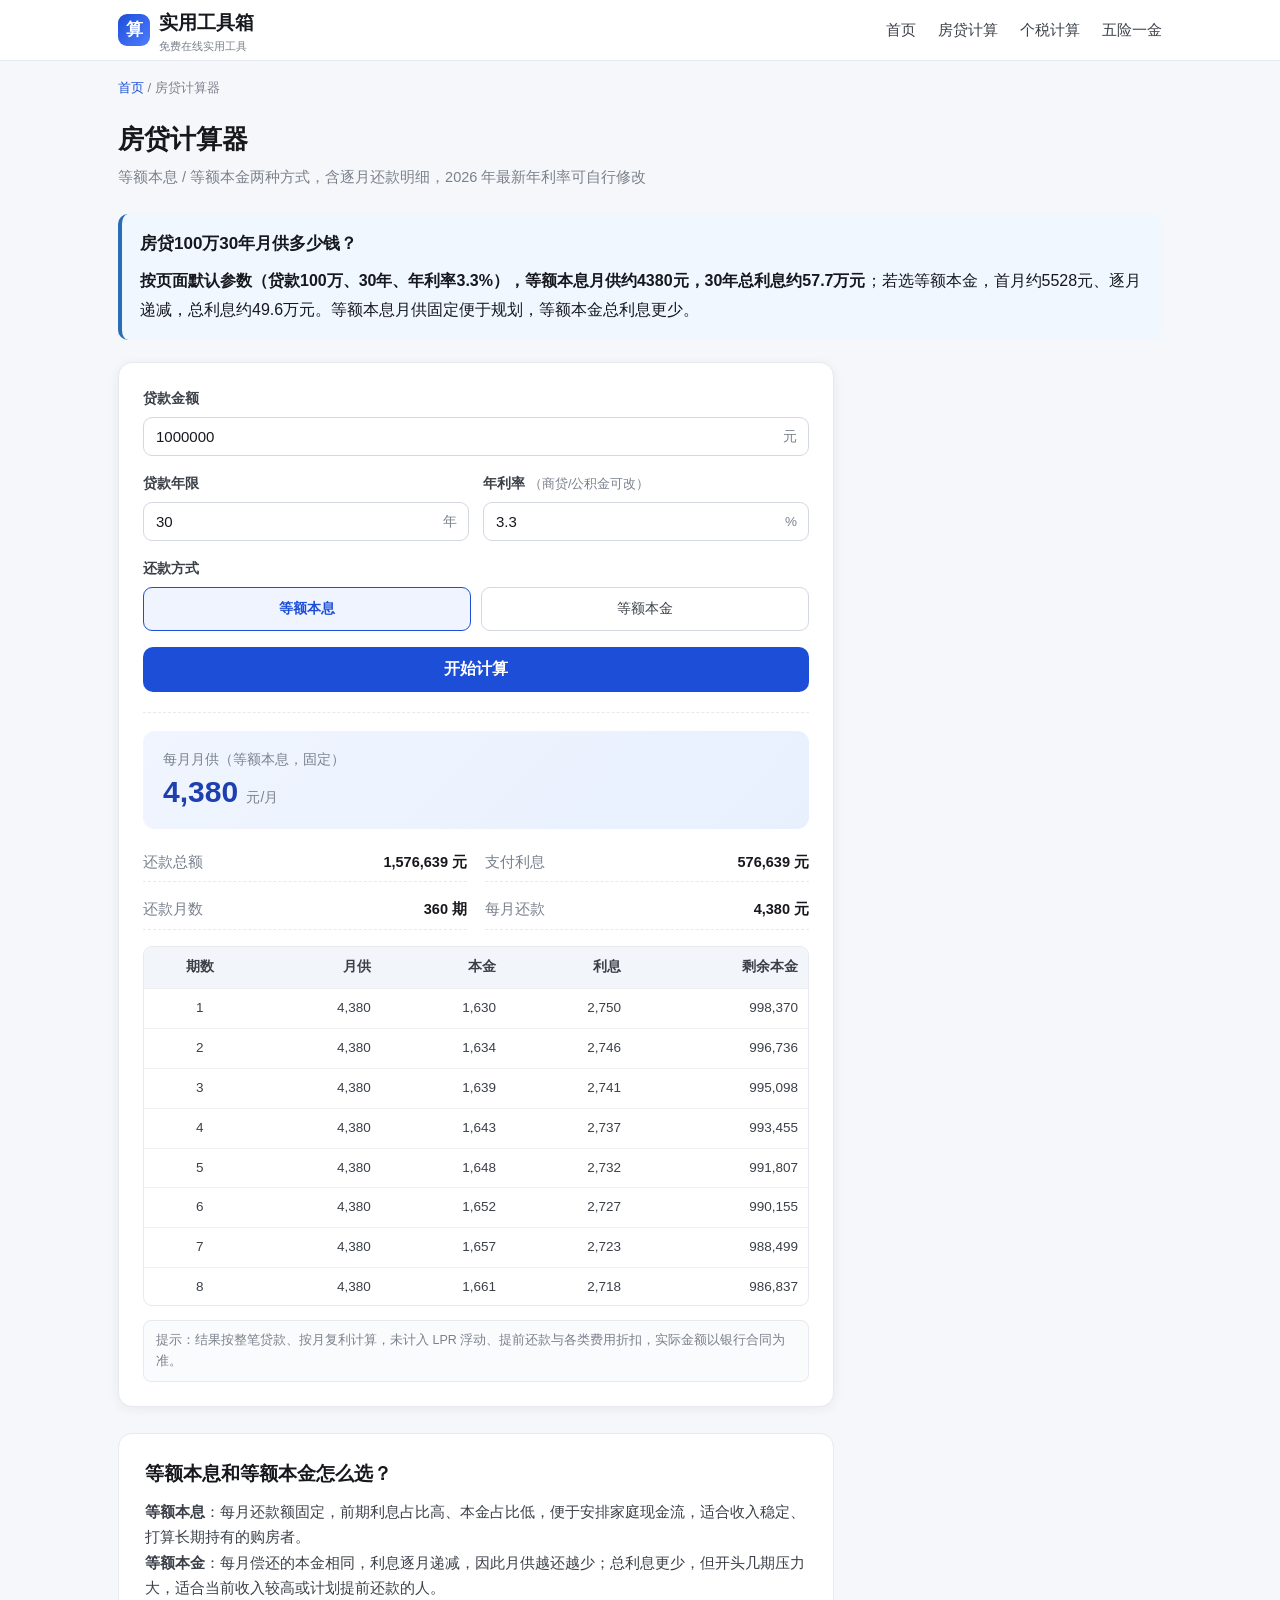
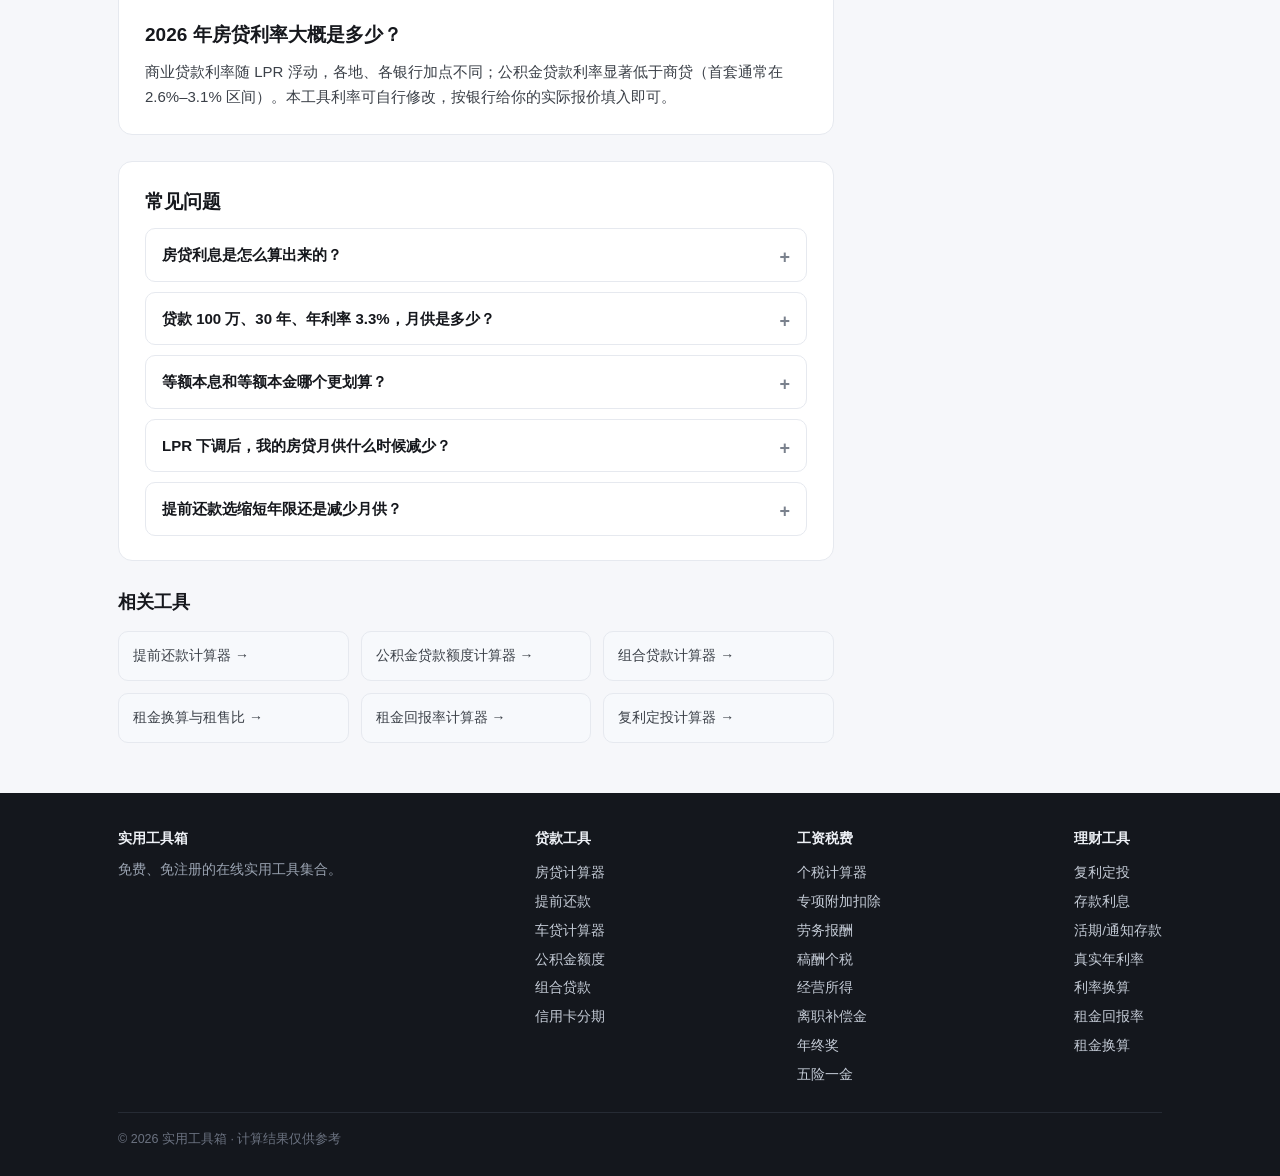
==== tools/fangdai.html @ 88e5a268 "Publish tools mirror" ====
<!DOCTYPE html>
<html lang="zh-CN">
<head>
<meta charset="UTF-8">
<meta name="viewport" content="width=device-width,initial-scale=1">
<title>房贷计算器 2026｜等额本息/等额本金月供与利息明细 - 实用工具箱</title>
<meta name="description" content="免费在线房贷计算器，支持等额本息和等额本金两种还款方式，输入贷款金额、年限、年利率即可算出每月月供、总利息、还款总额，并附逐月还款明细表。">
<link rel="canonical" href="https://caisuanbao.com/tools/fangdai">
<link rel="stylesheet" href="../css/style.css">
  
<meta property="og:type" content="website">
<meta property="og:title" content="房贷计算器 2026｜等额本息/等额本金月供与利息明细 - 实用工具箱">
<meta property="og:description" content="免费在线房贷计算器，支持等额本息和等额本金两种还款方式，输入贷款金额、年限、年利率即可算出每月月供、总利息、还款总额，并附逐月还款明细表。">
<meta property="og:url" content="https://caisuanbao.com/tools/fangdai">
<meta property="og:image" content="https://caisuanbao.com/og-image.jpg">
<meta property="og:site_name" content="实用工具箱">
<meta property="og:locale" content="zh_CN">
<meta name="twitter:card" content="summary_large_image">
<meta name="twitter:title" content="房贷计算器 2026｜等额本息/等额本金月供与利息明细 - 实用工具箱">
<meta name="twitter:description" content="免费在线房贷计算器，支持等额本息和等额本金两种还款方式，输入贷款金额、年限、年利率即可算出每月月供、总利息、还款总额，并附逐月还款明细表。">
<meta name="twitter:image" content="https://caisuanbao.com/og-image.jpg">
<meta name="theme-color" content="#1d4ed8">
<link rel="icon" type="image/svg+xml" href="../favicon.svg">
</head>
<body>

<header class="site-header">
  <div class="container nav">
    <a class="logo" href="../index.html">
      <span class="logo-badge">算</span>
      <span>实用工具箱<small>免费在线实用工具</small></span>
    </a>
    <nav class="nav-links">
      <a href="../index.html">首页</a>
      <a href="fangdai">房贷计算</a>
      <a href="geshui">个税计算</a>
      <a href="https://caisuanbao.com/tools/shebao">五险一金</a>
    </nav>
  </div>
</header>

<main class="container">
  <div class="crumb"><a href="../index.html">首页</a> / 房贷计算器</div>
  <div class="tool-head">
    <h1>房贷计算器</h1>
    <p>等额本息 / 等额本金两种方式，含逐月还款明细，2026 年最新年利率可自行修改</p>
  </div>

  <section class="ai-answer" style="margin:18px 0 22px;padding:16px 18px;border-radius:10px;background:#f0f7ff;border-left:4px solid #2b6cb8">
    <h2 style="margin:0 0 8px;font-size:17px">房贷100万30年月供多少钱？</h2>
    <p style="margin:0;line-height:1.8"><b>按页面默认参数（贷款100万、30年、年利率3.3%），等额本息月供约4380元，30年总利息约57.7万元</b>；若选等额本金，首月约5528元、逐月递减，总利息约49.6万元。等额本息月供固定便于规划，等额本金总利息更少。</p>
  </section>

  <div class="tool-layout">
    <div>
      <div class="panel">
        <div class="form-row">
          <label>贷款金额</label>
          <div class="input-suffix"><input type="number" id="amount" value="1000000" min="1" step="10000"><span class="unit">元</span></div>
        </div>
        <div class="two-col">
          <div class="form-row">
            <label>贷款年限</label>
            <div class="input-suffix"><input type="number" id="years" value="30" min="1" max="40" step="1"><span class="unit">年</span></div>
          </div>
          <div class="form-row">
            <label>年利率 <span class="hint">（商贷/公积金可改）</span></label>
            <div class="input-suffix"><input type="number" id="rate" value="3.3" min="0.1" max="15" step="0.01"><span class="unit">%</span></div>
          </div>
        </div>
        <div class="form-row">
          <label>还款方式</label>
          <div class="radio-row">
            <label><input type="radio" name="way" value="bx" checked><span>等额本息</span></label>
            <label><input type="radio" name="way" value="bj"><span>等额本金</span></label>
          </div>
        </div>
        <button class="btn" id="calcBtn">开始计算</button>

        <div class="result-box" id="result">
          <div class="result-main">
            <div class="k" id="mainKey">每月月供（等额本息）</div>
            <div class="v"><span id="monthly">0</span> <small>元/月</small></div>
          </div>
          <div class="kv-list">
            <div class="kv"><span class="k">还款总额</span><span class="v" id="totalPay">0 元</span></div>
            <div class="kv"><span class="k">支付利息</span><span class="v" id="totalInt">0 元</span></div>
            <div class="kv"><span class="k">还款月数</span><span class="v" id="months">0 期</span></div>
            <div class="kv"><span class="k" id="extraK">每月递减</span><span class="v" id="extra">—</span></div>
          </div>

          <div class="table-wrap">
            <table class="schedule" id="sched">
              <thead><tr><th>期数</th><th>月供</th><th>本金</th><th>利息</th><th>剩余本金</th></tr></thead>
              <tbody></tbody>
            </table>
          </div>
          <div class="note">提示：结果按整笔贷款、按月复利计算，未计入 LPR 浮动、提前还款与各类费用折扣，实际金额以银行合同为准。</div>
        </div>
      </div>

      <section class="richtext">
        <h2>等额本息和等额本金怎么选？</h2>
        <p><b>等额本息</b>：每月还款额固定，前期利息占比高、本金占比低，便于安排家庭现金流，适合收入稳定、打算长期持有的购房者。</p>
        <p><b>等额本金</b>：每月偿还的本金相同，利息逐月递减，因此月供越还越少；总利息更少，但开头几期压力大，适合当前收入较高或计划提前还款的人。</p>
        <h2>2026 年房贷利率大概是多少？</h2>
        <p>商业贷款利率随 LPR 浮动，各地、各银行加点不同；公积金贷款利率显著低于商贷（首套通常在 2.6%–3.1% 区间）。本工具利率可自行修改，按银行给你的实际报价填入即可。</p>
      </section>

      <section class="richtext faq">
        <h2>常见问题</h2>
        <details>
          <summary>房贷利息是怎么算出来的？</summary>
          <p>等额本息月供 = 贷款本金 × 月利率 × (1+月利率)^期数 ÷ ((1+月利率)^期数 − 1)；等额本金每月本金 = 本金 ÷ 期数，利息 = 剩余本金 × 月利率，月供逐月递减。本工具即按上述标准公式计算，并列出每一期的本金、利息与剩余本金。</p>
        </details>
        <details>
          <summary>贷款 100 万、30 年、年利率 3.3%，月供是多少？</summary>
          <p>按等额本息计算，月供约为 4380 元（精确 4379.55 元），30 年总利息约 57.7 万元；按等额本金计算，首月月供约 5528 元，之后每月递减约 7.64 元，总利息约 49.6 万元。把本工具默认数值改成你自己的金额、年限和利率即可得到精确结果。</p>
        </details>
        <details>
          <summary>等额本息和等额本金哪个更划算？</summary>
          <p>没有绝对答案：等额本金总利息更少，但前期月供高、压力大，适合当前收入较高或打算提前还款的人；等额本息每月还款额固定，便于安排家庭现金流，适合收入稳定、长期持有的人。两种方式的完整还款明细都可以在上方表格中逐月对比。</p>
        </details>
        <details>
          <summary>LPR 下调后，我的房贷月供什么时候减少？</summary>
          <p>不会立刻变。多数房贷合同约定每年在「重定价日」按最新 LPR 重新定价，重定价日通常是每年 1 月 1 日，或贷款发放日的对应日期，具体以你的贷款合同为准。重定价后次月起按新利率还款。</p>
        </details>
        <details>
          <summary>提前还款选缩短年限还是减少月供？</summary>
          <p>若你的投资理财收益率稳定高于贷款利率，提前还款不一定划算；决定提前还款时，「缩短年限」节省的利息通常明显多于「减少月供」，而「减少月供」能立刻减轻每月现金流压力。可以用我们的<a href="tiqian">提前还款计算器</a>对比两种方案省息多少。</p>
        </details>
      </section>

      <h2 style="margin:26px 0 4px;font-size:18px">相关工具</h2>
      <div class="related">
        <a href="tiqian">提前还款计算器 →</a>
        <a href="gongjijin">公积金贷款额度计算器 →</a>
        <a href="zuhedai">组合贷款计算器 →</a>
        <a href="zulin">租金换算与租售比 →</a>
        <a href="zujinhuibaolv">租金回报率计算器 →</a>
        <a href="fuli">复利定投计算器 →</a>
      </div>
    </div>

    <aside class="side">
      </aside>
  </div>

  </main>

<footer class="site-footer">
  <div class="container">
    <div class="footer-grid">
      <div class="fcol"><b>实用工具箱</b><span style="display:block;max-width:260px">免费、免注册的在线实用工具集合。</span></div>
      <div class="fcol"><b>贷款工具</b><a href="fangdai">房贷计算器</a><a href="tiqian">提前还款</a><a href="chedai">车贷计算器</a><a href="gongjijin">公积金额度</a><a href="zuhedai">组合贷款</a><a href="xinyongka">信用卡分期</a></div>
      <div class="fcol"><b>工资税费</b><a href="geshui">个税计算器</a><a href="zhuanxiang">专项附加扣除</a><a href="laowu">劳务报酬</a><a href="gaochou">稿酬个税</a><a href="jingying">经营所得</a><a href="lizhi">离职补偿金</a><a href="jiangjin">年终奖</a><a href="https://caisuanbao.com/tools/shebao">五险一金</a></div>
      <div class="fcol"><b>理财工具</b><a href="fuli">复利定投</a><a href="cunkuan">存款利息</a><a href="huoqi">活期/通知存款</a><a href="zhenshililv">真实年利率</a><a href="lilvhuansuan">利率换算</a><a href="zujinhuibaolv">租金回报率</a><a href="zulin">租金换算</a></div>
    </div>
    <div class="copy">© 2026 实用工具箱 · 计算结果仅供参考</div>
  </div>
</footer>

<script type="application/ld+json">
{
  "@context": "https://schema.org",
  "@type": "FAQPage",
  "mainEntity": [
    {
      "@type": "Question",
      "name": "房贷利息是怎么算出来的？",
      "acceptedAnswer": {"@type": "Answer", "text": "等额本息月供 = 贷款本金 × 月利率 × (1+月利率)^期数 ÷ ((1+月利率)^期数 − 1)；等额本金每月本金 = 本金 ÷ 期数，利息 = 剩余本金 × 月利率，月供逐月递减。本工具即按上述标准公式计算，并列出每一期的本金、利息与剩余本金。"}
    },
    {
      "@type": "Question",
      "name": "贷款100万、30年、年利率3.3%，月供是多少？",
      "acceptedAnswer": {"@type": "Answer", "text": "按等额本息计算，月供约为4380元（精确4379.55元），30年总利息约57.7万元；按等额本金计算，首月月供约5528元，之后每月递减约7.64元，总利息约49.6万元。把本工具默认数值改成你自己的金额、年限和利率即可得到精确结果。"}
    },
    {
      "@type": "Question",
      "name": "等额本息和等额本金哪个更划算？",
      "acceptedAnswer": {"@type": "Answer", "text": "没有绝对答案：等额本金总利息更少，但前期月供高、压力大，适合当前收入较高或打算提前还款的人；等额本息每月还款额固定，便于安排家庭现金流，适合收入稳定、长期持有的人。两种方式的完整还款明细都可以在上方表格中逐月对比。"}
    },
    {
      "@type": "Question",
      "name": "LPR下调后，我的房贷月供什么时候减少？",
      "acceptedAnswer": {"@type": "Answer", "text": "不会立刻变。多数房贷合同约定每年在重定价日按最新LPR重新定价，重定价日通常是每年1月1日，或贷款发放日的对应日期，具体以你的贷款合同为准。重定价后次月起按新利率还款。"}
    },
    {
      "@type": "Question",
      "name": "提前还款选缩短年限还是减少月供？",
      "acceptedAnswer": {"@type": "Answer", "text": "若你的投资理财收益率稳定高于贷款利率，提前还款不一定划算；决定提前还款时，缩短年限节省的利息通常明显多于减少月供，而减少月供能立刻减轻每月现金流压力。可以用提前还款计算器对比两种方案省息多少。"}
    }
  ]
}
</script>
<script>
function fmt(n){return Math.round(n).toLocaleString('zh-CN');}
function calc(){
  var P=parseFloat(document.getElementById('amount').value);
  var y=parseInt(document.getElementById('years').value,10);
  var ar=parseFloat(document.getElementById('rate').value);
  var way=document.querySelector('input[name=way]:checked').value;
  if(!(P>0)||!(y>0)||!(ar>0)){alert('请填写正确的贷款金额、年限和利率');return;}
  var n=y*12, r=ar/100/12, rows=[], totalPay=0, totalInt=0, monthly;
  var tbody=document.querySelector('#sched tbody'); tbody.innerHTML='';
  if(way==='bx'){
    monthly=P*r*Math.pow(1+r,n)/(Math.pow(1+r,n)-1);
    var rem=P;
    for(var i=1;i<=n;i++){
      var interest=rem*r, principal=monthly-interest;
      if(i===n){principal=rem; var pay=principal+interest;} else {var pay=monthly;}
      rem=Math.max(0,rem-principal);
      totalPay+=pay; totalInt+=interest;
      rows.push([i,pay,principal,interest,rem]);
    }
    document.getElementById('mainKey').textContent='每月月供（等额本息，固定）';
    document.getElementById('extraK').textContent='每月还款';
    document.getElementById('extra').textContent=fmt(monthly)+' 元';
  }else{
    var baseP=P/n, rem=P, firstPay=0, lastPay=0, decr=0;
    for(var i=1;i<=n;i++){
      var interest=rem*r, principal=baseP;
      if(i===n) principal=rem;
      var pay=principal+interest; rem=Math.max(0,rem-principal);
      if(i===1){firstPay=pay;decr=baseP*r;}
      if(i===n)lastPay=pay;
      totalPay+=pay; totalInt+=interest;
      rows.push([i,pay,principal,interest,rem]);
    }
    monthly=firstPay;
    document.getElementById('mainKey').textContent='首月月供（等额本金，逐月递减）';
    document.getElementById('extraK').textContent='末月月供';
    document.getElementById('extra').textContent=fmt(lastPay)+' 元';
  }
  document.getElementById('monthly').textContent=fmt(monthly);
  document.getElementById('totalPay').textContent=fmt(totalPay)+' 元';
  document.getElementById('totalInt').textContent=fmt(totalInt)+' 元';
  document.getElementById('months').textContent=n+' 期';
  var html='';
  for(var i=0;i<rows.length;i++){
    var d=rows[i];
    html+='<tr><td>'+d[0]+'</td><td>'+fmt(d[1])+'</td><td>'+fmt(d[2])+'</td><td>'+fmt(d[3])+'</td><td>'+fmt(d[4])+'</td></tr>';
  }
  tbody.innerHTML=html;
  document.getElementById('result').classList.add('show');
}
document.getElementById('calcBtn').addEventListener('click',calc);
document.getElementById('amount').addEventListener('keydown',function(e){if(e.key==='Enter')calc();});
calc();
</script>
<script type="application/ld+json">
{
  "@context": "https://schema.org",
  "@type": "BreadcrumbList",
  "itemListElement": [
    {"@type": "ListItem", "position": 1, "name": "首页", "item": "https://caisuanbao.com/"},
    {"@type": "ListItem", "position": 2, "name": "房贷计算器", "item": "https://caisuanbao.com/tools/fangdai"}
  ]
}
</script>
<script type="application/ld+json">
{
  "@context": "https://schema.org",
  "@type": "SoftwareApplication",
  "name": "房贷计算器",
  "description": "免费在线房贷计算器，支持等额本息和等额本金两种还款方式，输入贷款金额、年限、年利率即可算出每月月供、总利息、还款总额，并附逐月还款明细表。",
  "url": "https://caisuanbao.com/tools/fangdai",
  "applicationCategory": "FinanceApplication",
  "operatingSystem": "Web",
  "offers": {"@type": "Offer", "price": "0", "priceCurrency": "CNY"},
  "publisher": {"@type": "Organization", "name": "实用工具箱"}
}
</script>
</body>
</html>
---- css/style.css ----
/* ===== 财算工具箱 全局样式 ===== */
:root{
  --ink:#16181d; --ink-2:#3b4048; --muted:#7a818d;
  --brand:#1d4ed8; --brand-dark:#1e40af; --brand-soft:#eff4ff;
  --gold:#b8860b;
  --line:#e6e9ef; --bg:#f6f7fa; --card:#ffffff;
  --ok:#0f9d58; --danger:#d93025;
  --radius:14px; --shadow:0 2px 12px rgba(22,24,29,.06);
}
*{box-sizing:border-box;margin:0;padding:0}
html{scroll-behavior:smooth}
body{
  font-family:-apple-system,BlinkMacSystemFont,"Segoe UI","PingFang SC","Microsoft YaHei",sans-serif;
  color:var(--ink); background:var(--bg); line-height:1.7;
  -webkit-font-smoothing:antialiased;
}
a{color:var(--brand);text-decoration:none}
a:hover{text-decoration:underline}
img{max-width:100%}
.container{max-width:1080px;margin:0 auto;padding:0 18px}

/* ===== 顶部导航 ===== */
.site-header{background:#fff;border-bottom:1px solid var(--line);position:sticky;top:0;z-index:50}
.nav{display:flex;align-items:center;justify-content:space-between;height:60px}
.logo{display:flex;align-items:center;gap:9px;font-size:19px;font-weight:800;color:var(--ink)}
.logo:hover{text-decoration:none}
.logo-badge{width:32px;height:32px;border-radius:9px;background:linear-gradient(135deg,var(--brand),#4f7cff);
  color:#fff;display:grid;place-items:center;font-size:17px}
.logo small{font-size:11px;color:var(--muted);font-weight:500;display:block;line-height:1.2}
.nav-links{display:flex;gap:22px;font-size:14.5px}
.nav-links a{color:var(--ink-2)}
.nav-links a:hover{color:var(--brand);text-decoration:none}
@media(max-width:720px){.nav-links a:nth-child(n+3){display:none}}

/* ===== Hero ===== */
.hero{background:linear-gradient(135deg,#10204f 0%,#1d4ed8 100%);color:#fff;padding:54px 0 48px}
.hero h1{font-size:32px;line-height:1.3;margin-bottom:12px}
.hero p{font-size:16px;opacity:.92;max-width:640px}
.hero .badges{margin-top:18px;display:flex;gap:10px;flex-wrap:wrap}
.hero .badges span{background:rgba(255,255,255,.14);border:1px solid rgba(255,255,255,.25);
  padding:5px 13px;border-radius:999px;font-size:13px}

/* ===== 广告位 ===== */
.ad-slot{margin:26px auto;display:flex;align-items:center;justify-content:center;
  border:1px dashed #c9d1de;background:repeating-linear-gradient(45deg,#fbfcfe,#fbfcfe 10px,#f4f6fa 10px,#f4f6fa 20px);
  border-radius:10px;color:#9aa3b1;font-size:13px;min-height:90px;max-width:100%;overflow:hidden}
.ad-slot .ad-label{position:relative}
.ad-slot .ad-label::before{content:"广告 · ";letter-spacing:1px}
.ad-slot[data-size="leaderboard"]{height:90px}
.ad-slot[data-size="rect"]{width:300px;height:250px;max-width:100%}
.ad-slot[data-size="mobile"]{display:none}
.ad-slot ins{display:block}
@media(max-width:720px){
  .ad-slot[data-size="leaderboard"]{display:none}
  .ad-slot[data-size="mobile"]{display:flex;height:100px}
}

/* ===== 卡片网格 ===== */
.section{padding:40px 0}
.section h2{font-size:23px;margin-bottom:6px}
.section .sub{color:var(--muted);font-size:14.5px;margin-bottom:24px}
.grid{display:grid;grid-template-columns:repeat(3,1fr);gap:18px}
@media(max-width:900px){.grid{grid-template-columns:repeat(2,1fr)}}
@media(max-width:560px){.grid{grid-template-columns:1fr}}
.tool-card{background:var(--card);border:1px solid var(--line);border-radius:var(--radius);
  padding:22px 20px;box-shadow:var(--shadow);transition:transform .15s,box-shadow .15s;display:block;color:var(--ink)}
.tool-card:hover{transform:translateY(-3px);box-shadow:0 8px 24px rgba(29,78,216,.12);text-decoration:none}
.tool-card .ico{width:42px;height:42px;border-radius:11px;background:var(--brand-soft);color:var(--brand);
  display:grid;place-items:center;font-size:21px;margin-bottom:13px;font-weight:700}
.tool-card h3{font-size:17px;margin-bottom:6px}
.tool-card p{font-size:13.5px;color:var(--muted);line-height:1.6}
.tool-card .go{margin-top:12px;font-size:13.5px;color:var(--brand);font-weight:600}

/* 内容条 */
.richtext{background:#fff;border:1px solid var(--line);border-radius:var(--radius);padding:24px 26px;margin-top:26px}
.richtext h2{font-size:19px;margin:18px 0 8px}
.richtext h2:first-child{margin-top:0}
.richtext p,.richtext li{color:var(--ink-2);font-size:15px}
.richtext ul{padding-left:22px;margin:8px 0}

/* ===== 工具页布局 ===== */
.crumb{font-size:13px;color:var(--muted);padding:16px 0 0}
.tool-head{padding:18px 0 6px}
.tool-head h1{font-size:26px}
.tool-head p{color:var(--muted);font-size:14.5px;margin-top:4px}
.tool-layout{display:grid;grid-template-columns:1fr 306px;gap:22px;margin:20px 0 10px;align-items:start}
@media(max-width:900px){.tool-layout{grid-template-columns:1fr}}
.panel{background:#fff;border:1px solid var(--line);border-radius:var(--radius);padding:24px;box-shadow:var(--shadow)}
.side .ad-slot{margin:0 0 18px;width:300px}
@media(max-width:900px){.side{display:flex;flex-wrap:wrap;gap:14px;justify-content:center}.side .ad-slot{margin:0}}

/* 表单 */
.form-row{margin-bottom:16px}
.form-row label{display:block;font-size:14px;font-weight:600;margin-bottom:6px;color:var(--ink-2)}
.form-row .hint{font-weight:400;color:var(--muted);font-size:12.5px}
input[type=number],select{width:100%;padding:10px 12px;border:1px solid #d3d8e0;border-radius:9px;
  font-size:15px;font-family:inherit;background:#fff;color:var(--ink)}
input[type=number]:focus,select:focus{outline:none;border-color:var(--brand);box-shadow:0 0 0 3px rgba(29,78,216,.12)}
.input-suffix{position:relative}
.input-suffix input{padding-right:46px}
.input-suffix .unit{position:absolute;right:12px;top:50%;transform:translateY(-50%);color:var(--muted);font-size:13.5px}
.two-col{display:grid;grid-template-columns:1fr 1fr;gap:14px}
@media(max-width:480px){.two-col{grid-template-columns:1fr}}
.btn{display:inline-block;width:100%;padding:12px;border:none;border-radius:10px;
  background:var(--brand);color:#fff;font-size:16px;font-weight:700;cursor:pointer;font-family:inherit}
.btn:hover{background:var(--brand-dark)}
.btn.secondary{background:#eef1f6;color:var(--ink-2);margin-top:10px}
.btn.secondary:hover{background:#e2e7ef}
.radio-row{display:flex;gap:10px}
.radio-row label{flex:1;border:1px solid #d3d8e0;border-radius:9px;padding:9px;text-align:center;
  font-size:14px;cursor:pointer;margin:0;font-weight:500}
.radio-row input{display:none}
.radio-row input:checked + span{color:var(--brand);font-weight:700}
.radio-row label:has(input:checked){border-color:var(--brand);background:var(--brand-soft)}

/* 结果 */
.result-box{margin-top:20px;border-top:1px dashed var(--line);padding-top:18px;display:none}
.result-box.show{display:block}
.result-main{background:linear-gradient(135deg,#f0f5ff,#e8f0fe);border-radius:12px;padding:18px 20px;margin-bottom:14px}
.result-main .k{font-size:13.5px;color:var(--muted)}
.result-main .v{font-size:30px;font-weight:800;color:var(--brand-dark);line-height:1.3}
.result-main .v small{font-size:14px;font-weight:500;color:var(--muted)}
.kv-list{display:grid;grid-template-columns:1fr 1fr;gap:8px 18px}
.kv-list .kv{display:flex;justify-content:space-between;border-bottom:1px dashed var(--line);padding:7px 0;font-size:14.5px}
.kv .k{color:var(--muted)}
.kv .v{font-weight:700;font-variant-numeric:tabular-nums}
.note{margin-top:14px;font-size:12.5px;color:var(--muted);background:#fafbfc;border:1px solid var(--line);
  border-radius:8px;padding:9px 12px}

/* 明细表 */
.table-wrap{margin-top:16px;max-height:360px;overflow:auto;border:1px solid var(--line);border-radius:9px}
table.schedule{width:100%;border-collapse:collapse;font-size:13.5px;font-variant-numeric:tabular-nums}
table.schedule th{position:sticky;top:0;background:#f2f5fa;padding:9px 10px;text-align:right;font-weight:600;color:var(--ink-2)}
table.schedule th:first-child,table.schedule td:first-child{text-align:center}
table.schedule td{padding:8px 10px;text-align:right;border-top:1px solid #eef0f4;color:var(--ink-2)}
table.schedule tr:hover td{background:#f8faff}

/* 相关工具 */
.related{display:grid;grid-template-columns:repeat(3,1fr);gap:12px;margin-top:14px}
@media(max-width:560px){.related{grid-template-columns:1fr}}
.related a{background:#f7f9fc;border:1px solid var(--line);border-radius:10px;padding:12px 14px;
  font-size:14px;color:var(--ink-2)}
.related a:hover{border-color:var(--brand);text-decoration:none;color:var(--brand)}

/* FAQ */
.faq details{background:#fff;border:1px solid var(--line);border-radius:10px;padding:0 16px;margin-top:10px}
.faq summary{padding:13px 0;cursor:pointer;font-weight:600;font-size:15px;list-style:none}
.faq summary::-webkit-details-marker{display:none}
.faq summary::after{content:"+";float:right;color:var(--muted);font-size:18px}
.faq details[open] summary::after{content:"–"}
.faq details p{padding:0 0 13px;font-size:14px;color:var(--ink-2)}

/* ===== 页脚 ===== */
.site-footer{background:#14171d;color:#9aa3b1;margin-top:50px;padding:34px 0 26px;font-size:13.5px}
.footer-grid{display:flex;justify-content:space-between;flex-wrap:wrap;gap:20px}
.site-footer a{color:#c4cbd6}
.site-footer .fcol b{color:#eef1f6;display:block;margin-bottom:8px;font-size:14px}
.site-footer .fcol a{display:block;padding:3px 0}
.site-footer .copy{border-top:1px solid #262b34;margin-top:22px;padding-top:16px;font-size:12.5px;color:#6b7280}
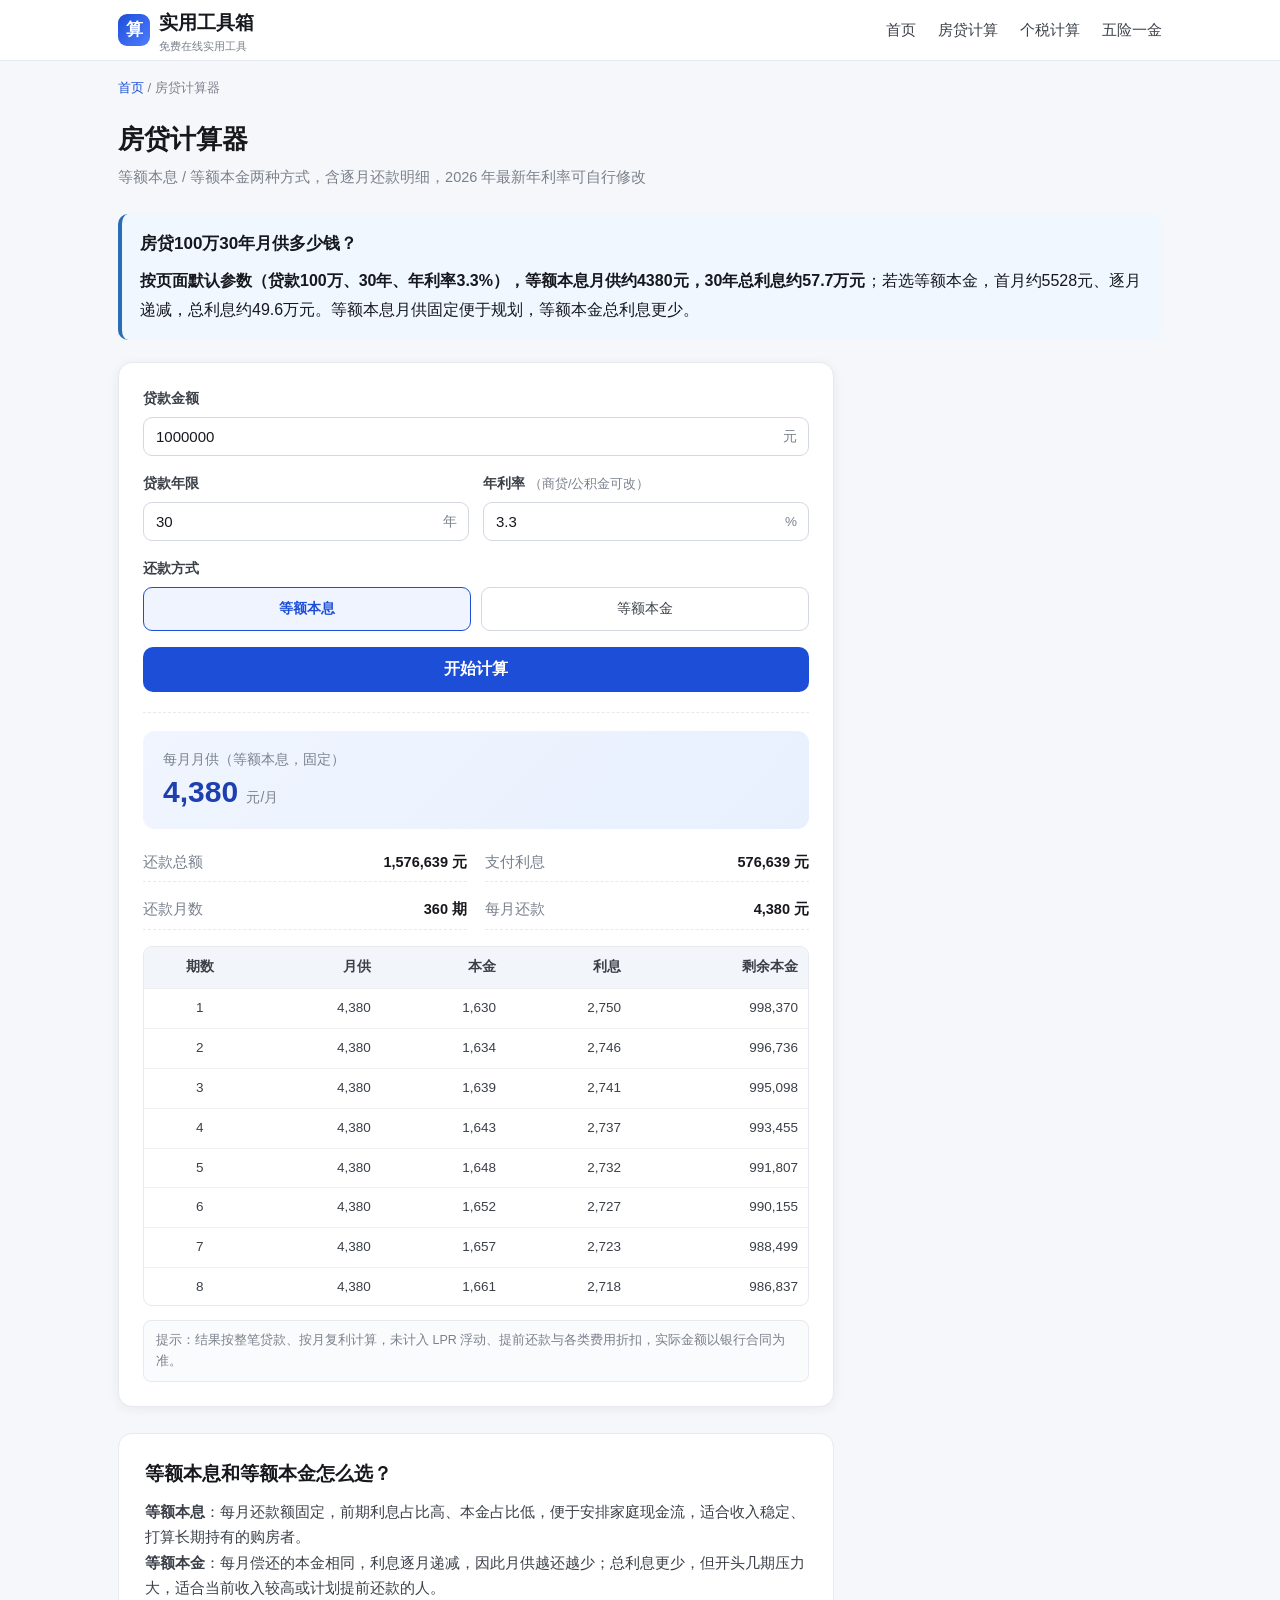
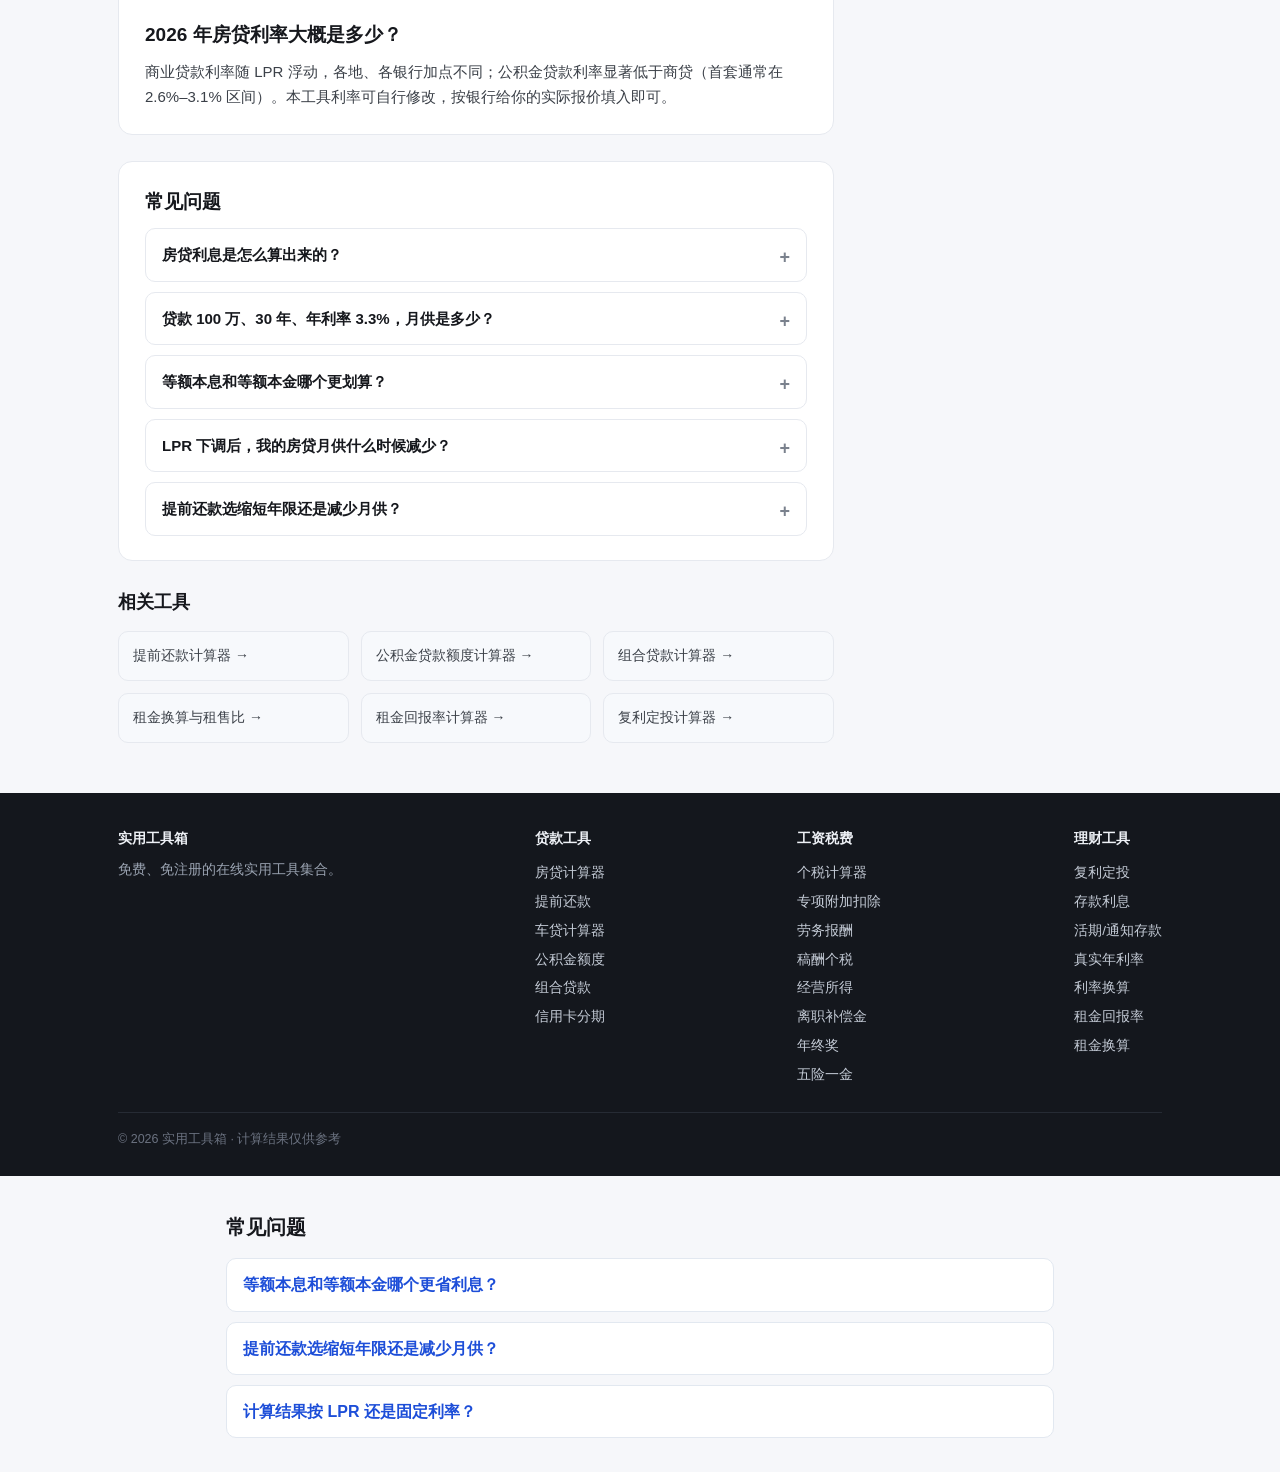
==== commit 02dd92f2: "Add FAQ sections and FAQPage schema" ====
--- a/tools/fangdai.html
+++ b/tools/fangdai.html
@@ -271,5 +271,49 @@
   "publisher": {"@type": "Organization", "name": "实用工具箱"}
 }
 </script>
+
+<section id="faq" style="max-width:860px;margin:34px auto;padding:0 16px;font-family:inherit">
+  <h2 style="font-size:20px;margin:0 0 14px">常见问题</h2>
+  <style>
+    .faq-item{border:1px solid #e2e8f0;border-radius:10px;padding:12px 16px;margin-bottom:10px;background:#fff}
+    .faq-item summary{cursor:pointer;font-weight:600;color:#1d4ed8;list-style:none}
+    .faq-item p{margin:10px 0 2px;color:#374151;line-height:1.7}
+  </style>
+    <details class="faq-item"><summary>等额本息和等额本金哪个更省利息？</summary><p>等额本金的总利息更少，因为它前期归还的本金多、计息本金下降更快；代价是前期月供更高。等额本息每月还款额固定，方便做长期预算。以默认 100 万元、30 年、年利率 3.3% 为例，等额本息的月供约 4380 元。</p></details>
+    <details class="faq-item"><summary>提前还款选缩短年限还是减少月供？</summary><p>想少付利息更多，选缩短年限（计息时间变短）；想降低每月压力，选减少月供。多数房贷合同对提前还款的次数、最低金额和违约金有约定，办理前先确认合同条款。</p></details>
+    <details class="faq-item"><summary>计算结果按 LPR 还是固定利率？</summary><p>按你填写的年利率静态计算，不预测后续 LPR 调整。若利率会随 LPR 浮动，可以用调整后的利率再算一次，对比两种情况的总利息差额。</p></details>
+</section>
+<script type="application/ld+json">
+{
+  "@context": "https://schema.org",
+  "@type": "FAQPage",
+  "mainEntity": [
+    {
+      "@type": "Question",
+      "name": "等额本息和等额本金哪个更省利息？",
+      "acceptedAnswer": {
+        "@type": "Answer",
+        "text": "等额本金的总利息更少，因为它前期归还的本金多、计息本金下降更快；代价是前期月供更高。等额本息每月还款额固定，方便做长期预算。以默认 100 万元、30 年、年利率 3.3% 为例，等额本息的月供约 4380 元。"
+      }
+    },
+    {
+      "@type": "Question",
+      "name": "提前还款选缩短年限还是减少月供？",
+      "acceptedAnswer": {
+        "@type": "Answer",
+        "text": "想少付利息更多，选缩短年限（计息时间变短）；想降低每月压力，选减少月供。多数房贷合同对提前还款的次数、最低金额和违约金有约定，办理前先确认合同条款。"
+      }
+    },
+    {
+      "@type": "Question",
+      "name": "计算结果按 LPR 还是固定利率？",
+      "acceptedAnswer": {
+        "@type": "Answer",
+        "text": "按你填写的年利率静态计算，不预测后续 LPR 调整。若利率会随 LPR 浮动，可以用调整后的利率再算一次，对比两种情况的总利息差额。"
+      }
+    }
+  ]
+}
+</script>
 </body>
 </html>
